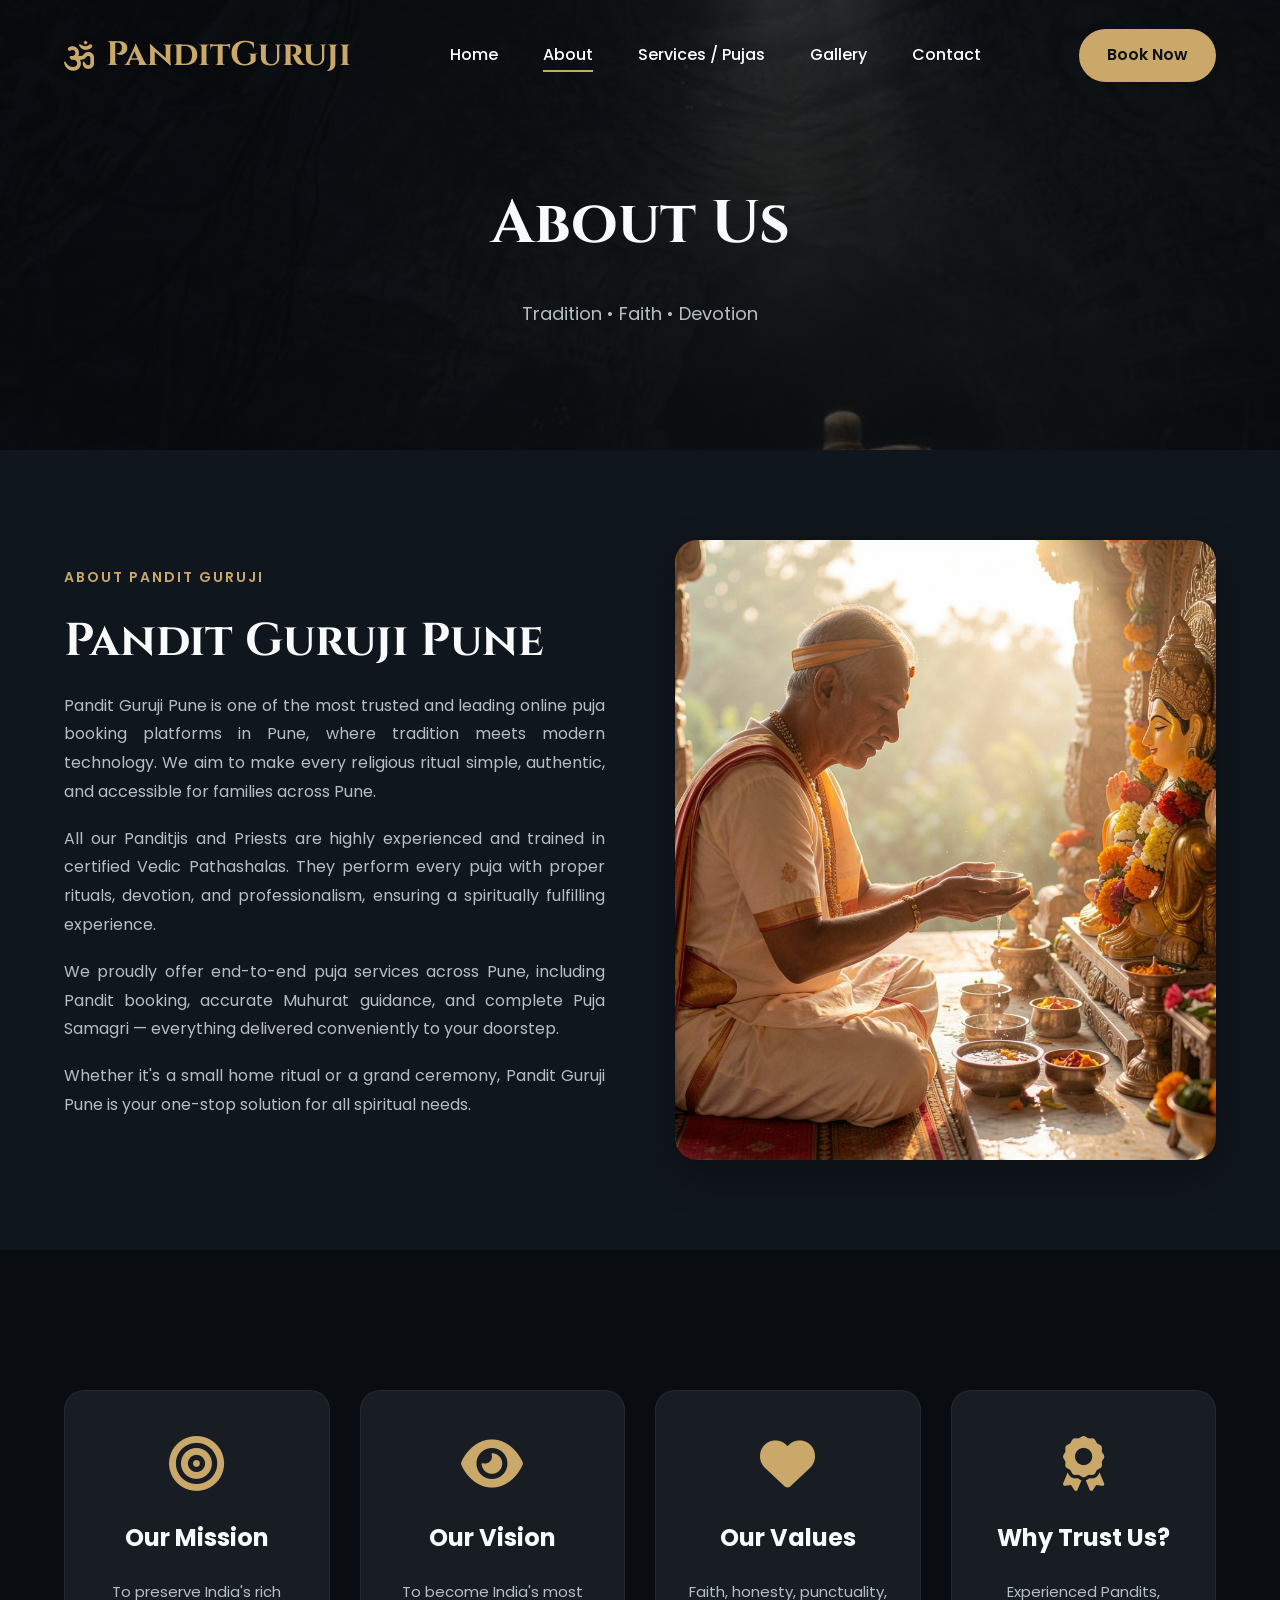
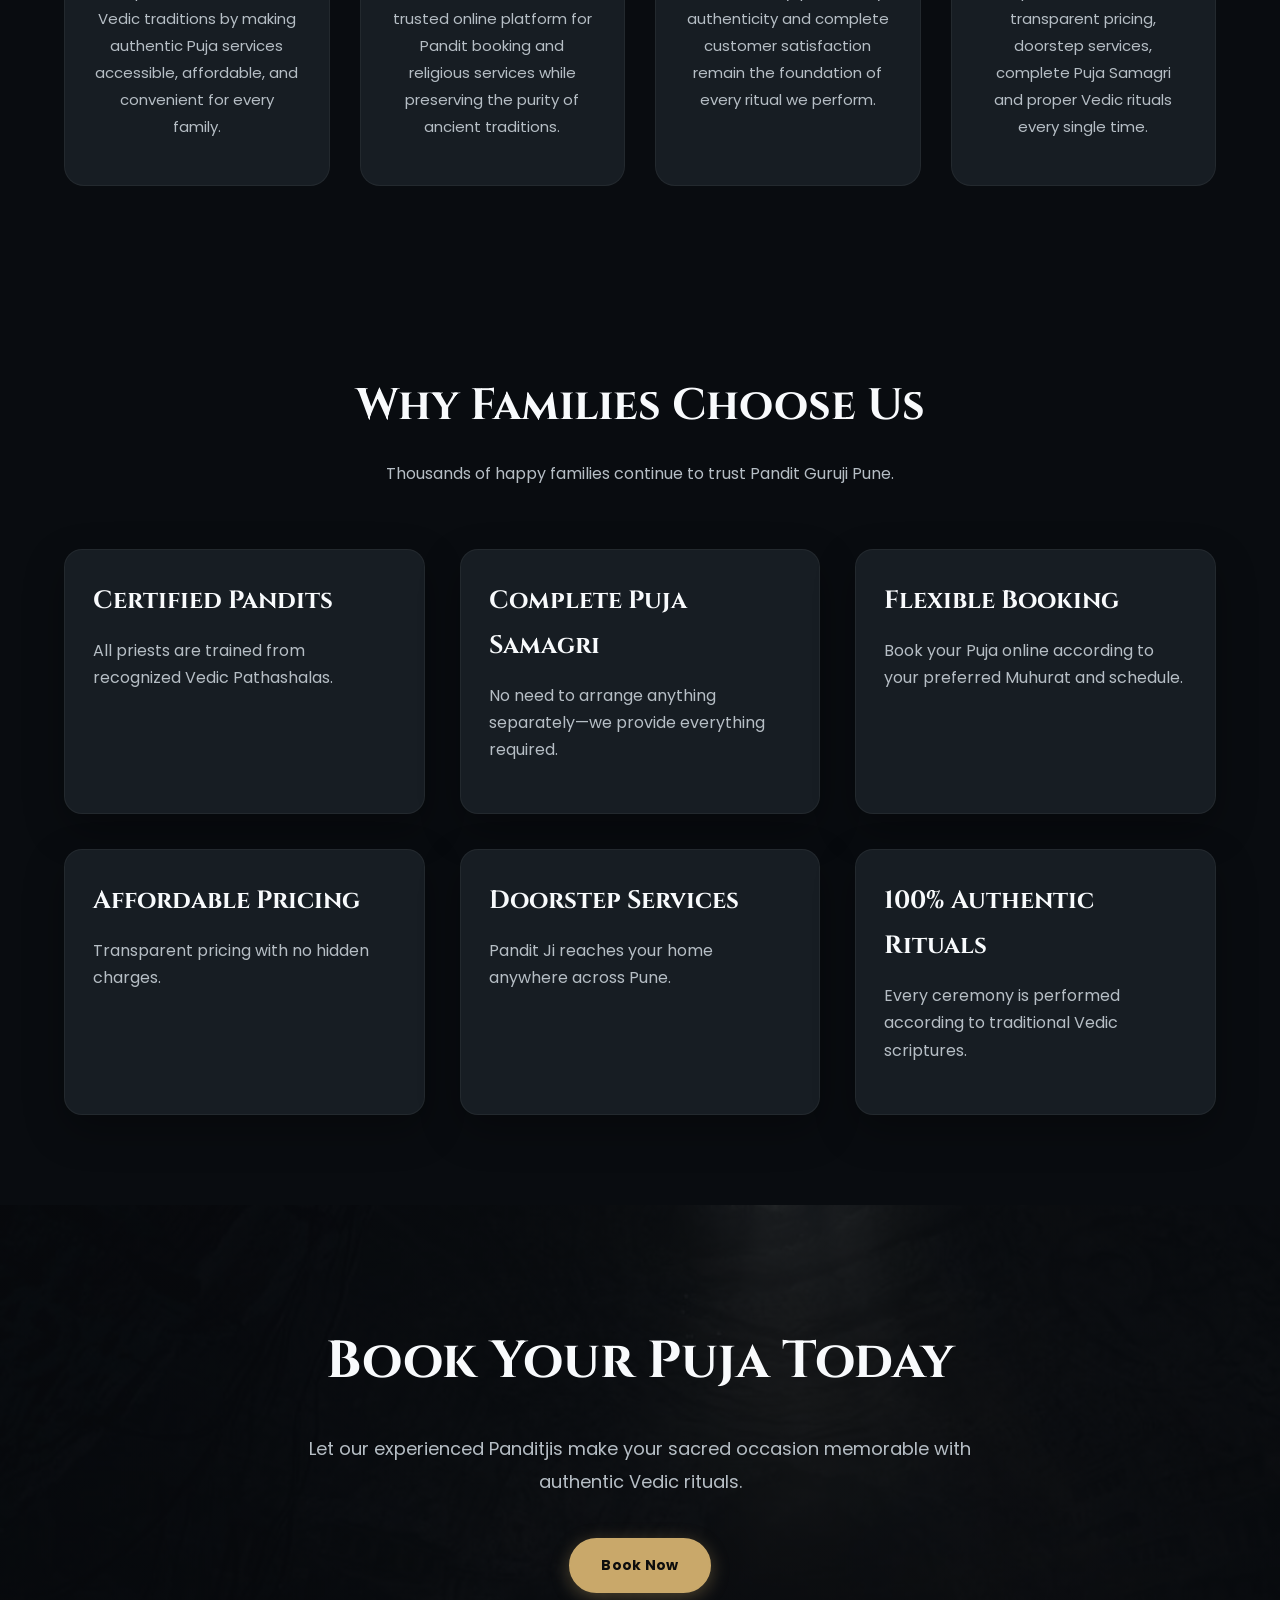
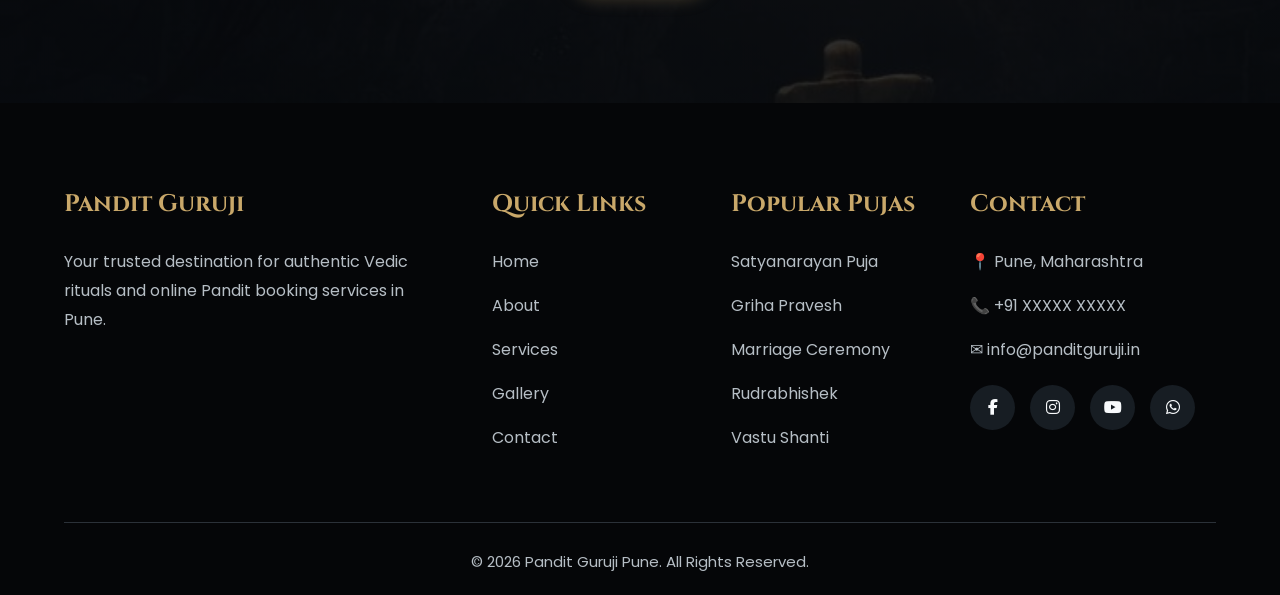
==== about.html @ e5aa7e76 "first commit" ====
<!DOCTYPE html>
<html lang="en">

<head>

<meta charset="UTF-8">
<meta name="viewport" content="width=device-width, initial-scale=1.0">

<title>About Us | Pandit Guruji Pune</title>

<link rel="stylesheet" href="css/style.css">

<link rel="preconnect" href="https://fonts.googleapis.com">

<link rel="preconnect" href="https://fonts.gstatic.com" crossorigin>

<link href="https://fonts.googleapis.com/css2?family=Cinzel:wght@500;600;700&family=Poppins:wght@300;400;500;600&display=swap" rel="stylesheet">

<link rel="stylesheet"
href="https://cdnjs.cloudflare.com/ajax/libs/font-awesome/6.5.2/css/all.min.css">

</head>

<body>

<!-- ================= PAGE BANNER ================= -->

<section class="page-banner">

<header class="hero-header">

<div class="container nav-container">

<div class="logo">

<i class="fa-solid fa-om"></i>

PanditGuruji

</div>

<nav>

<ul>

<li><a href="index.html">Home</a></li>

<li><a href="about.html" class="active">About</a></li>

<li><a href="services.html">Services / Pujas</a></li>

<li><a href="gallery.html">Gallery</a></li>

<li><a href="contact.html">Contact</a></li>

</ul>

</nav>

<a href="contact.html" class="nav-btn">Book Now</a>

</div>


<button class="hamburger" id="hamburger" aria-label="Toggle menu">
<span></span><span></span><span></span>
</button>

</header>
<div class="nav-overlay" id="navOverlay"></div>


<div class="container">

<h1>About Us</h1>

<p>

Tradition • Faith • Devotion

</p>

</div>

</section>

<!-- ================= ABOUT ================= -->

<section class="home-about">

<div class="container">

<div class="about-grid">

<div class="about-content">

<span>ABOUT PANDIT GURUJI</span>

<h2>

Pandit Guruji Pune

</h2>

<p>

Pandit Guruji Pune is one of the most trusted and leading online puja booking platforms in Pune, where tradition meets modern technology. We aim to make every religious ritual simple, authentic, and accessible for families across Pune.

</p>

<p>

All our Panditjis and Priests are highly experienced and trained in certified Vedic Pathashalas. They perform every puja with proper rituals, devotion, and professionalism, ensuring a spiritually fulfilling experience.

</p>

<p>

We proudly offer end-to-end puja services across Pune, including Pandit booking, accurate Muhurat guidance, and complete Puja Samagri — everything delivered conveniently to your doorstep.

</p>

<p>

Whether it's a small home ritual or a grand ceremony, Pandit Guruji Pune is your one-stop solution for all spiritual needs.

</p>

</div>

<div class="about-image">

<img src="images/pandit-ji.png" alt="About Pandit Guruji">

</div>

</div>

</div>

</section>

<!-- ================= MISSION & VISION ================= -->

<section>

<div class="container">

<div class="why-grid">

<div class="why-card">

<i class="fa-solid fa-bullseye"></i>

<h3>

Our Mission

</h3>

<p>

To preserve India's rich Vedic traditions by making authentic Puja services accessible, affordable, and convenient for every family.

</p>

</div>

<div class="why-card">

<i class="fa-solid fa-eye"></i>

<h3>

Our Vision

</h3>

<p>

To become India's most trusted online platform for Pandit booking and religious services while preserving the purity of ancient traditions.

</p>

</div>

<div class="why-card">

<i class="fa-solid fa-heart"></i>

<h3>

Our Values

</h3>

<p>

Faith, honesty, punctuality, authenticity and complete customer satisfaction remain the foundation of every ritual we perform.

</p>

</div>

<div class="why-card">

<i class="fa-solid fa-award"></i>

<h3>

Why Trust Us?

</h3>

<p>

Experienced Pandits, transparent pricing, doorstep services, complete Puja Samagri and proper Vedic rituals every single time.

</p>

</div>

</div>

</div>

</section>

<!-- ================= WHY CHOOSE US ================= -->

<section class="featured-services">

<div class="container">

<div class="section-heading">

<h2>

Why Families Choose Us

</h2>

<p>

Thousands of happy families continue to trust Pandit Guruji Pune.

</p>

</div>

<div class="services-home-grid">

<div class="service-home-card">

<div class="card-content">

<h3>

Certified Pandits

</h3>

<p>

All priests are trained from recognized Vedic Pathashalas.

</p>

</div>

</div>

<div class="service-home-card">

<div class="card-content">

<h3>

Complete Puja Samagri

</h3>

<p>

No need to arrange anything separately—we provide everything required.

</p>

</div>

</div>

<div class="service-home-card">

<div class="card-content">

<h3>

Flexible Booking

</h3>

<p>

Book your Puja online according to your preferred Muhurat and schedule.

</p>

</div>

</div>

<div class="service-home-card">

<div class="card-content">

<h3>

Affordable Pricing

</h3>

<p>

Transparent pricing with no hidden charges.

</p>

</div>

</div>

<div class="service-home-card">

<div class="card-content">

<h3>

Doorstep Services

</h3>

<p>

Pandit Ji reaches your home anywhere across Pune.

</p>

</div>

</div>

<div class="service-home-card">

<div class="card-content">

<h3>

100% Authentic Rituals

</h3>

<p>

Every ceremony is performed according to traditional Vedic scriptures.

</p>

</div>

</div>

</div>

</div>

</section>

<!-- ================= CTA ================= -->

<section class="cta">

<div class="container">

<h2>

Book Your Puja Today

</h2>

<p>

Let our experienced Panditjis make your sacred occasion memorable with authentic Vedic rituals.

</p>

<a href="contact.html" class="btn">

Book Now

</a>

</div>

</section>

<!-- ================= FOOTER ================= -->

<footer>

<div class="container">

<div class="footer-grid">

<div>

<h3>Pandit Guruji</h3>

<p>

Your trusted destination for authentic Vedic rituals and online Pandit booking services in Pune.

</p>

</div>

<div>

<h3>Quick Links</h3>

<ul>

<li><a href="index.html">Home</a></li>

<li><a href="about.html">About</a></li>

<li><a href="services.html">Services</a></li>

<li><a href="gallery.html">Gallery</a></li>

<li><a href="contact.html">Contact</a></li>

</ul>

</div>

<div>

<h3>Popular Pujas</h3>

<ul>

<li>Satyanarayan Puja</li>

<li>Griha Pravesh</li>

<li>Marriage Ceremony</li>

<li>Rudrabhishek</li>

<li>Vastu Shanti</li>

</ul>

</div>

<div>

<h3>Contact</h3>

<p>📍 Pune, Maharashtra</p>

<p>📞 +91 XXXXX XXXXX</p>

<p>✉ info@panditguruji.in</p>

<div class="socials">

<a href="#"><i class="fab fa-facebook-f"></i></a>

<a href="#"><i class="fab fa-instagram"></i></a>

<a href="#"><i class="fab fa-youtube"></i></a>

<a href="#"><i class="fab fa-whatsapp"></i></a>

</div>

</div>

</div>

<hr>

<p class="copyright">

© 2026 Pandit Guruji Pune. All Rights Reserved.

</p>

</div>

</footer>


<script>
const hamburger = document.getElementById('hamburger');
const nav = document.querySelector('nav');
const overlay = document.getElementById('navOverlay');

function toggleMenu(){
  hamburger.classList.toggle('open');
  nav.classList.toggle('open');
  overlay.classList.toggle('active');
  document.body.style.overflow = nav.classList.contains('open') ? 'hidden' : '';
}

hamburger.addEventListener('click', toggleMenu);
overlay.addEventListener('click', toggleMenu);

// close on nav link click
document.querySelectorAll('nav a').forEach(a => a.addEventListener('click', ()=>{
  if(nav.classList.contains('open')) toggleMenu();
}));
</script>

</body>

</html>
---- css/style.css ----
/* ===============================
   GOOGLE FONT
================================= */

@import url('https://fonts.googleapis.com/css2?family=Cinzel:wght@500;600;700&family=Poppins:wght@300;400;500;600;700&display=swap');

/* ===============================
   ROOT COLORS
================================= */

:root{

--bg:#090C10;
--surface:#171D23;
--surface2:#202932;

--gold:#C9A86A;
--gold-light:#E2C48D;

--white:#F8FAFC;
--text:#B6BEC5;

--shadow:0 15px 40px rgba(0,0,0,.30);

}

/* ===============================
RESET
================================= */

*{

margin:0;
padding:0;
box-sizing:border-box;

}

html{

scroll-behavior:smooth;

}

body{

background:var(--bg);

font-family:'Poppins',sans-serif;

color:var(--white);

overflow-x:hidden;

line-height:1.8;

}

img{

display:block;

max-width:100%;

}

a{

text-decoration:none;

color:inherit;

}

ul{

list-style:none;

}

/* ===============================
CONTAINER
================================= */

.container{

width:90%;

max-width:1280px;

margin:auto;

}

/* ===============================
SECTION
================================= */

section{

padding:90px 0;

}

.section-heading{

text-align:center;

margin-bottom:60px;

}

.section-heading h2{

font-size:44px;

font-family:'Cinzel',serif;

margin-bottom:15px;

}

.section-heading p{

max-width:650px;

margin:auto;

color:var(--text);

}

/* ===============================
HERO
================================= */

.hero{

position:relative;

height:100vh;

overflow:hidden;

display:flex;

justify-content:center;

align-items:center;

padding:0;

}

.hero-bg{

position:absolute;

top:0;

left:0;

width:100%;

height:100%;

object-fit:cover;

object-position:center top;

z-index:1;

}

.hero-content h1{

font-family:'Cinzel',serif;

font-size:24px;     /* was 64px */

line-height:1.2;

margin-bottom:20px;

font-weight:700;

animation:slideUp 1.4s ease forwards;

opacity:0;

}

.hero-content h1 span{

color:var(--gold);

display:inline-block;

animation:glow 2.5s infinite alternate;

}

.hero-content p{

font-size:8px;

color:var(--text);

margin-bottom:38px;

max-width:560px;

line-height:1.8;

animation:fadeUp 1.8s ease forwards;

animation-delay:.5s;

opacity:0;

}

.overlay{

position:absolute;

inset:0;

background:linear-gradient(

rgba(5,8,12,.30),

rgba(5,8,12,.55)

);

z-index:2;

}

/* ===============================
NAVBAR
================================= */

.hero-header{

position:absolute;

top:0;

left:0;

width:100%;

z-index:10;

padding:25px 0;

}

.nav-container{

display:flex;

justify-content:space-between;

align-items:center;

}

.logo{

font-family:'Cinzel',serif;

font-size:34px;

font-weight:700;

color:var(--gold);

display:flex;

align-items:center;

gap:12px;

}

.logo i{

font-size:30px;

}

nav ul{

display:flex;

gap:45px;

}

nav ul li a{

color:white;

font-weight:500;

position:relative;

transition:.35s;

}

nav ul li a::after{

content:"";

position:absolute;

left:0;

bottom:-6px;

width:0;

height:2px;

background:var(--gold);

transition:.35s;

}

nav ul li a:hover::after,

nav ul li a.active::after{

width:100%;

}

nav ul li a:hover{

color:var(--gold);

}

.nav-btn{

padding:12px 28px;

background:var(--gold);

color:#111;

border-radius:40px;

font-weight:600;

transition:.35s;

}

.nav-btn:hover{

background:var(--gold-light);

transform:translateY(-3px);

}

/* ===============================
HERO CONTENT
================================= */

.hero-content{

position:relative;

z-index:5;

max-width:820px;

margin-left:0;

padding-left:0px;   /* Move content towards the left */

text-align:left;



}

.hero-tag{

display:inline-block;

padding:8px 18px;

background:rgba(255,255,255,.08);

border:1px solid rgba(255,255,255,.08);

border-radius:30px;

margin-bottom:25px;

font-size:14px;

}

.hero-content h1{

font-family:'Cinzel',serif;

font-size:42px;

line-height:1.15;

font-weight:700;

margin:20px 0;

letter-spacing:1px;

animation:slideUp 1.2s ease forwards;

opacity:0;

}

.hero-content h1 span{

color:var(--gold);

}

.hero-content p{

font-size:18px;

color:var(--text);

margin-bottom:40px;

max-width:560px;

}

.hero-buttons{

display:flex;

gap:18px;

}

/* ===============================
BUTTONS
================================= */

.btn{

display:inline-block;

padding:13px 30px;

background:var(--gold);

color:#0D0D0D;

border-radius:40px;

font-weight:700;

font-size:14px;

letter-spacing:.3px;

transition:.35s;

border:2px solid var(--gold);

box-shadow:0 4px 18px rgba(201,168,106,.35);

}

.btn:hover{

transform:translateY(-4px);

background:var(--gold-light);

border-color:var(--gold-light);

box-shadow:0 8px 28px rgba(201,168,106,.55);

color:#0D0D0D;

}

.btn-outline{

display:inline-block;

padding:15px 34px;

border:2px solid var(--gold);

border-radius:40px;

color:white;

transition:.35s;

}

.btn-outline:hover{

background:var(--gold);

color:#111;

}

.scroll-down{

position:absolute;

bottom:30px;

left:50%;

transform:translateX(-50%);

z-index:10;

font-size:26px;

color:white;

animation:bounce 2s infinite;

}

@keyframes bounce{

0%,100%{

transform:translate(-50%,0);

}

50%{

transform:translate(-50%,10px);

}

}

/* ===============================
QUICK SERVICES
================================= */

.quick-services{

background:var(--bg);

}

.quick-grid{

display:grid;

grid-template-columns:repeat(4,1fr);

gap:30px;

}

.quick-card{

background:var(--surface);

padding:40px 25px;

text-align:center;

border-radius:18px;

transition:.35s;

border:1px solid rgba(255,255,255,.05);

}

.quick-card:hover{

transform:translateY(-10px);

border-color:var(--gold);

box-shadow:var(--shadow);

}

.quick-card .icon{

width:80px;

height:80px;

margin:auto;

border-radius:50%;

display:flex;

align-items:center;

justify-content:center;

background:rgba(201,168,106,.15);

margin-bottom:25px;

}

.quick-card i{

font-size:34px;

color:var(--gold);

}

.quick-card h3{

margin-bottom:15px;

font-size:22px;

}

.quick-card p{

color:var(--text);

font-size:15px;

}

/*=========================================
ABOUT SECTION
=========================================*/

.home-about{

background:#10161D;

}

.about-grid{

display:grid;

grid-template-columns:1fr 1fr;

align-items:center;

gap:70px;

}

.about-content span{

color:var(--gold);

font-weight:600;

letter-spacing:2px;

font-size:14px;

text-transform:uppercase;

}

.about-content h2{

font-size:46px;

font-family:'Cinzel',serif;

margin:20px 0;

line-height:1.3;

}

.about-content p{

color:var(--text);

margin-bottom:18px;

text-align:justify;

}

.about-content ul{

margin:35px 0;

}

.about-content ul li{

display:flex;

align-items:center;

gap:14px;

margin-bottom:18px;

font-size:17px;

}

.about-content ul li i{

color:var(--gold);

font-size:18px;

}

.about-image{

position:relative;

overflow:hidden;

border-radius:22px;

box-shadow:var(--shadow);

}

.about-image img{

width:100%;

height:620px;

object-fit:cover;

transition:.5s;

}

.about-image:hover img{

transform:scale(1.08);

}


/*=========================================
FEATURED SERVICES
=========================================*/

.featured-services{

background:var(--bg);

}

.services-home-grid{

display:grid;

grid-template-columns:repeat(3,1fr);

gap:35px;

margin-top:40px;

}

.service-home-card{

background:var(--surface);

border-radius:18px;

overflow:hidden;

transition:.4s;

box-shadow:var(--shadow);

border:1px solid rgba(255,255,255,.05);

}

.service-home-card:hover{

transform:translateY(-12px);

border-color:var(--gold);

}

.service-home-card img{

width:100%;

height:250px;

object-fit:cover;

transition:.5s;

}

.service-home-card:hover img{

transform:scale(1.08);

}

.card-content{

padding:28px;

}

.card-content h3{

font-size:25px;

margin-bottom:14px;

font-family:'Cinzel',serif;

}

.card-content p{

color:var(--text);

margin-bottom:22px;

line-height:1.7;

}

.card-content a:not(.btn){
color:var(--gold);
font-weight:600;
}
.card-content a:not(.btn):hover{
color:var(--gold-light);
}


/*=========================================
WHY CHOOSE US
=========================================*/

.why-us{

background:#10161D;

}

.why-grid{

display:grid;

grid-template-columns:repeat(4,1fr);

gap:30px;

margin-top:50px;

}

.why-card{

background:var(--surface);

padding:45px 30px;

text-align:center;

border-radius:20px;

transition:.4s;

border:1px solid rgba(255,255,255,.05);

}

.why-card:hover{

transform:translateY(-12px);

border-color:var(--gold);

box-shadow:var(--shadow);

}

.why-card i{

font-size:55px;

color:var(--gold);

margin-bottom:25px;

}

.why-card h3{

font-size:24px;

margin-bottom:18px;

}

.why-card p{

color:var(--text);

font-size:15px;

line-height:1.8;

}


/*=========================================
STATISTICS
=========================================*/

.stats{

background:linear-gradient(

135deg,

#0D131A,

#171D23

);

padding:90px 0;

}

.stats-grid{

display:grid;

grid-template-columns:repeat(4,1fr);

gap:30px;

text-align:center;

}

.stats-grid div{

padding:40px 25px;

background:rgba(255,255,255,.03);

border-radius:18px;

border:1px solid rgba(255,255,255,.05);

transition:.4s;

}

.stats-grid div:hover{

transform:translateY(-10px);

background:rgba(201,168,106,.08);

}

.stats-grid h2{

font-size:56px;

font-family:'Cinzel',serif;

color:var(--gold);

margin-bottom:10px;

}

.stats-grid p{

font-size:17px;

color:var(--text);

}


/*=========================================
COMMON HOVER EFFECT
=========================================*/

.service-home-card,
.quick-card,
.why-card{

cursor:pointer;

}

.service-home-card::before,
.quick-card::before,
.why-card::before{

content:"";

position:absolute;

top:0;

left:-100%;

width:100%;

height:100%;

background:linear-gradient(

90deg,

transparent,

rgba(255,255,255,.08),

transparent

);

transition:.8s;

}

.service-home-card,
.quick-card,
.why-card{

position:relative;

overflow:hidden;

}

.service-home-card:hover::before,
.quick-card:hover::before,
.why-card:hover::before{

left:100%;

}
/*==================================================
TESTIMONIALS
==================================================*/

.testimonials{
    background:var(--bg);
}

.testimonial-grid{
    display:grid;
    grid-template-columns:repeat(3,1fr);
    gap:35px;
    margin-top:50px;
}

.testimonial-card{
    background:var(--surface);
    padding:40px 30px;
    border-radius:20px;
    transition:.4s;
    border:1px solid rgba(255,255,255,.05);
    box-shadow:var(--shadow);
}

.testimonial-card:hover{
    transform:translateY(-10px);
    border-color:var(--gold);
}

.stars{
    color:var(--gold);
    font-size:22px;
    margin-bottom:20px;
    letter-spacing:3px;
}

.testimonial-card p{
    color:var(--text);
    line-height:1.9;
    margin-bottom:25px;
}

.testimonial-card h4{
    color:var(--gold);
    font-weight:600;
}


/*==================================================
CTA SECTION
==================================================*/

.cta{

padding:110px 0;

text-align:center;

background:
linear-gradient(rgba(8,10,14,.85),rgba(8,10,14,.85)),
url("../images/home-bg.jpg");

background-size:cover;
background-position:center;

}

.cta h2{

font-size:52px;

font-family:'Cinzel',serif;

margin-bottom:25px;

}

.cta p{

font-size:18px;

color:var(--text);

max-width:700px;

margin:0 auto 40px;

}


/*==================================================
FOOTER
==================================================*/

footer{

background:#050608;

padding:80px 0 20px;

}

.footer-grid{

display:grid;

grid-template-columns:2fr 1fr 1fr 1.3fr;

gap:50px;

}

.footer-grid h3{

font-size:24px;

margin-bottom:22px;

font-family:'Cinzel',serif;

color:var(--gold);

}

.footer-grid p{

color:var(--text);

margin-bottom:15px;

}

.footer-grid ul li{

margin-bottom:15px;

color:var(--text);

transition:.3s;

cursor:pointer;

}

.footer-grid ul li:hover{

color:var(--gold);

padding-left:8px;

}

.footer-grid ul li a{

color:var(--text);

transition:.3s;

}

.footer-grid ul li a:hover{

color:var(--gold);

}

.socials{

display:flex;

gap:15px;

margin-top:20px;

}

.socials a{

width:45px;

height:45px;

border-radius:50%;

display:flex;

align-items:center;

justify-content:center;

background:var(--surface);

transition:.35s;

}

.socials a:hover{

background:var(--gold);

color:#111;

transform:translateY(-6px);

}

footer hr{

margin:55px 0 25px;

border:none;

height:1px;

background:#2B3138;

}

.copyright{

text-align:center;

color:var(--text);

font-size:15px;

}


/*==================================================
PAGE BANNER
==================================================*/

.page-banner{

padding:170px 0 120px;

text-align:center;

background:
linear-gradient(rgba(10,12,16,.75),rgba(10,12,16,.75)),
url("../images/home-bg.jpg");

background-size:cover;
background-position:center;

}

.page-banner h1{

font-size:60px;

font-family:'Cinzel',serif;

margin-bottom:20px;

}

.page-banner p{

color:var(--text);

font-size:18px;

}


/*==================================================
SERVICES PAGE GRID
==================================================*/

.services-grid{

display:grid;

grid-template-columns:repeat(3,1fr);

gap:35px;

}

.service-card{

background:var(--surface);

border-radius:18px;

overflow:hidden;

transition:.4s;

box-shadow:var(--shadow);

border:1px solid rgba(255,255,255,.05);

}

.service-card:hover{

transform:translateY(-12px);

border-color:var(--gold);

}

.service-card img{

width:100%;

height:230px;

object-fit:cover;

transition:.5s;

}

.service-card:hover img{

transform:scale(1.08);

}

.service-content{

padding:25px;

}

.service-content h3{

font-size:25px;

margin-bottom:12px;

font-family:'Cinzel',serif;

}

.service-content p{

color:var(--text);

margin-bottom:18px;

}

.service-content a:not(.btn){
color:var(--gold);
font-weight:600;
}

/* ---- Puja duration badge ---- */
.puja-meta{
display:flex;
gap:18px;
margin-bottom:16px;
flex-wrap:wrap;
}
.puja-meta span{
display:inline-flex;
align-items:center;
gap:6px;
font-size:12px;
color:var(--text);
background:rgba(255,255,255,.05);
border:1px solid rgba(255,255,255,.08);
border-radius:20px;
padding:4px 12px;
}
.puja-meta span i{
color:var(--gold);
font-size:11px;
}


/*==================================================
GALLERY
==================================================*/

.gallery-grid{

display:grid;

grid-template-columns:repeat(4,1fr);

gap:20px;

}

.gallery-grid img{

width:100%;

height:260px;

object-fit:cover;

border-radius:18px;

transition:.45s;

}

.gallery-grid img:hover{

transform:scale(1.07);

box-shadow:0 20px 40px rgba(0,0,0,.35);

}


/*==================================================
CONTACT
==================================================*/

.contact-grid{

display:grid;

grid-template-columns:1fr 1fr;

gap:60px;

}

.contact-info{

background:var(--surface);

padding:40px;

border-radius:20px;

}

.contact-info h2{

margin-bottom:25px;

font-family:'Cinzel',serif;

}

.contact-item{

display:flex;

gap:18px;

margin-bottom:28px;

align-items:flex-start;

}

.contact-item i{

font-size:22px;

color:var(--gold);

margin-top:5px;

}

.contact-form{

background:var(--surface);

padding:40px;

border-radius:20px;

}

.contact-form input,

.contact-form textarea{

width:100%;

padding:16px;

margin-bottom:20px;

background:#0F1318;

border:1px solid #313841;

border-radius:10px;

color:white;

font-size:16px;

}

.contact-form textarea{

height:180px;

resize:none;

}

.contact-form input:focus,

.contact-form textarea:focus{

outline:none;

border-color:var(--gold);

}


/*==================================================
SCROLLBAR
==================================================*/

::-webkit-scrollbar{

width:10px;

}

::-webkit-scrollbar-track{

background:#0A0D12;

}

::-webkit-scrollbar-thumb{

background:var(--gold);

border-radius:20px;

}


/*==================================================
HAMBURGER MENU
==================================================*/

.hamburger{
display:none;
flex-direction:column;
justify-content:space-between;
width:28px;
height:20px;
cursor:pointer;
z-index:200;
background:none;
border:none;
padding:0;
}

.hamburger span{
display:block;
width:100%;
height:2px;
background:var(--white);
border-radius:2px;
transition:.35s;
}

.hamburger.open span:nth-child(1){
transform:translateY(9px) rotate(45deg);
}

.hamburger.open span:nth-child(2){
opacity:0;
}

.hamburger.open span:nth-child(3){
transform:translateY(-9px) rotate(-45deg);
}

/*==================================================
RESPONSIVE — 1100px (large tablet / small laptop)
==================================================*/

@media(max-width:1100px){

.hero-content h1{font-size:52px;}

nav ul{gap:28px;}

.logo{font-size:26px;}

.services-home-grid,
.services-grid{grid-template-columns:repeat(2,1fr);}

.gallery-grid{grid-template-columns:repeat(3,1fr);}

.footer-grid{grid-template-columns:repeat(2,1fr);}

.why-grid{grid-template-columns:repeat(2,1fr);}

.stats-grid{grid-template-columns:repeat(2,1fr);}

.testimonial-grid{grid-template-columns:repeat(2,1fr);}

.about-content h2{font-size:36px;}

.section-heading h2{font-size:36px;}

}

/*==================================================
RESPONSIVE — 900px (tablet portrait)
==================================================*/

@media(max-width:900px){

.quick-grid{grid-template-columns:repeat(2,1fr);}

.about-grid{
grid-template-columns:1fr;
gap:40px;
}

.about-image img{height:380px;}

.contact-grid{
grid-template-columns:1fr;
gap:35px;
}

.hero-content h1{font-size:44px;}

}

/*==================================================
RESPONSIVE — 768px (tablet / large phone)
==================================================*/

@media(max-width:768px){

/* --- NAV --- */
.hamburger{display:flex;}

.nav-btn{display:none;}

nav{
position:fixed;
top:0;
right:-100%;
width:75%;
max-width:320px;
height:100vh;
background:#0D1117;
display:flex;
flex-direction:column;
justify-content:center;
align-items:center;
transition:.45s;
z-index:150;
border-left:1px solid rgba(201,168,106,.15);
}

nav.open{right:0;}

nav ul{
flex-direction:column;
gap:30px;
text-align:center;
}

nav ul li a{font-size:18px;}

.nav-overlay{
display:none;
position:fixed;
inset:0;
background:rgba(0,0,0,.5);
z-index:140;
}

.nav-overlay.active{display:block;}

/* --- HERO --- */
.hero{text-align:center;}

.hero-content{
margin:auto;
padding:0 20px;
text-align:center;
}

.hero-content h1{font-size:36px;}

.hero-content p{font-size:16px;}

.hero-buttons{
justify-content:center;
flex-wrap:wrap;
gap:14px;
}

/* --- ABOUT --- */
.about-grid{grid-template-columns:1fr; gap:35px;}

.about-content h2{font-size:30px;}

.about-image img{height:320px;}

/* --- GRIDS --- */
.quick-grid{grid-template-columns:repeat(2,1fr);}

.services-home-grid,
.services-grid{grid-template-columns:repeat(2,1fr);}

.gallery-grid{grid-template-columns:repeat(2,1fr);}

.why-grid{grid-template-columns:repeat(2,1fr);}

.stats-grid{grid-template-columns:repeat(2,1fr);}

.testimonial-grid{grid-template-columns:1fr;}

.footer-grid{grid-template-columns:repeat(2,1fr);}

/* --- TYPOGRAPHY --- */
.section-heading h2{font-size:30px;}

.page-banner h1{font-size:40px;}

.page-banner{padding:140px 0 80px;}

.cta h2{font-size:32px;}

.cta p{font-size:16px;}

/* --- SECTION PADDING --- */
section{padding:60px 0;}

}

/*==================================================
RESPONSIVE — 480px (small phones)
==================================================*/

@media(max-width:480px){

/* --- NAV --- */
.logo{font-size:22px;}
.logo i{font-size:22px;}

/* --- HERO --- */
.hero-content h1{font-size:28px; letter-spacing:.5px;}
.hero-content p{font-size:14px;}
.hero-tag{font-size:12px; padding:6px 14px;}

.btn{padding:12px 22px; font-size:14px;}
.btn-outline{padding:12px 22px; font-size:14px;}

/* --- GRIDS → 1 col on tiny phones --- */
.quick-grid,
.services-home-grid,
.services-grid,
.gallery-grid,
.why-grid,
.stats-grid{grid-template-columns:1fr;}

.footer-grid{grid-template-columns:1fr;}

/* --- ABOUT --- */
.about-image img{height:260px;}

/* --- SECTIONS --- */
.section-heading h2{font-size:26px;}
.section-heading{margin-bottom:35px;}

.page-banner h1{font-size:30px;}
.page-banner p{font-size:15px;}
.page-banner{padding:120px 0 60px;}

.cta h2{font-size:26px;}
.cta{padding:70px 0;}

/* --- CONTACT --- */
.contact-info,
.contact-form{padding:25px 20px;}

/* --- STATS --- */
.stats-grid h2{font-size:42px;}

/* --- CARDS --- */
.card-content h3{font-size:20px;}
.service-content h3{font-size:20px;}
.service-content h3{font-size:19px;}
.why-card{padding:35px 20px;}
.why-card i{font-size:42px;}
.puja-meta{gap:8px;}
.puja-meta span{font-size:11px; padding:3px 10px;}
.service-card img{height:200px;}

/* --- FOOTER --- */
footer{padding:55px 0 20px;}
.footer-grid{gap:30px;}

}


/*==================================================
FADE ANIMATION
==================================================*/

.fade-up{

opacity:0;

transform:translateY(60px);

transition:1s;

}

.fade-up.show{

opacity:1;

transform:translateY(0);

}

/*==============================
 HERO ANIMATIONS
===============================*/

@keyframes slideUp{

0%{

opacity:0;

transform:translateY(80px);

}

100%{

opacity:1;

transform:translateY(0);

}

}

@keyframes fadeUp{

0%{

opacity:0;

transform:translateY(40px);

}

100%{

opacity:1;

transform:translateY(0);

}

}

@keyframes glow{

0%{

text-shadow:

0 0 5px rgba(201,168,106,.4),

0 0 10px rgba(201,168,106,.2);

}

100%{

text-shadow:

0 0 15px rgba(201,168,106,.8),

0 0 30px rgba(201,168,106,.6),

0 0 45px rgba(201,168,106,.4);

}

}
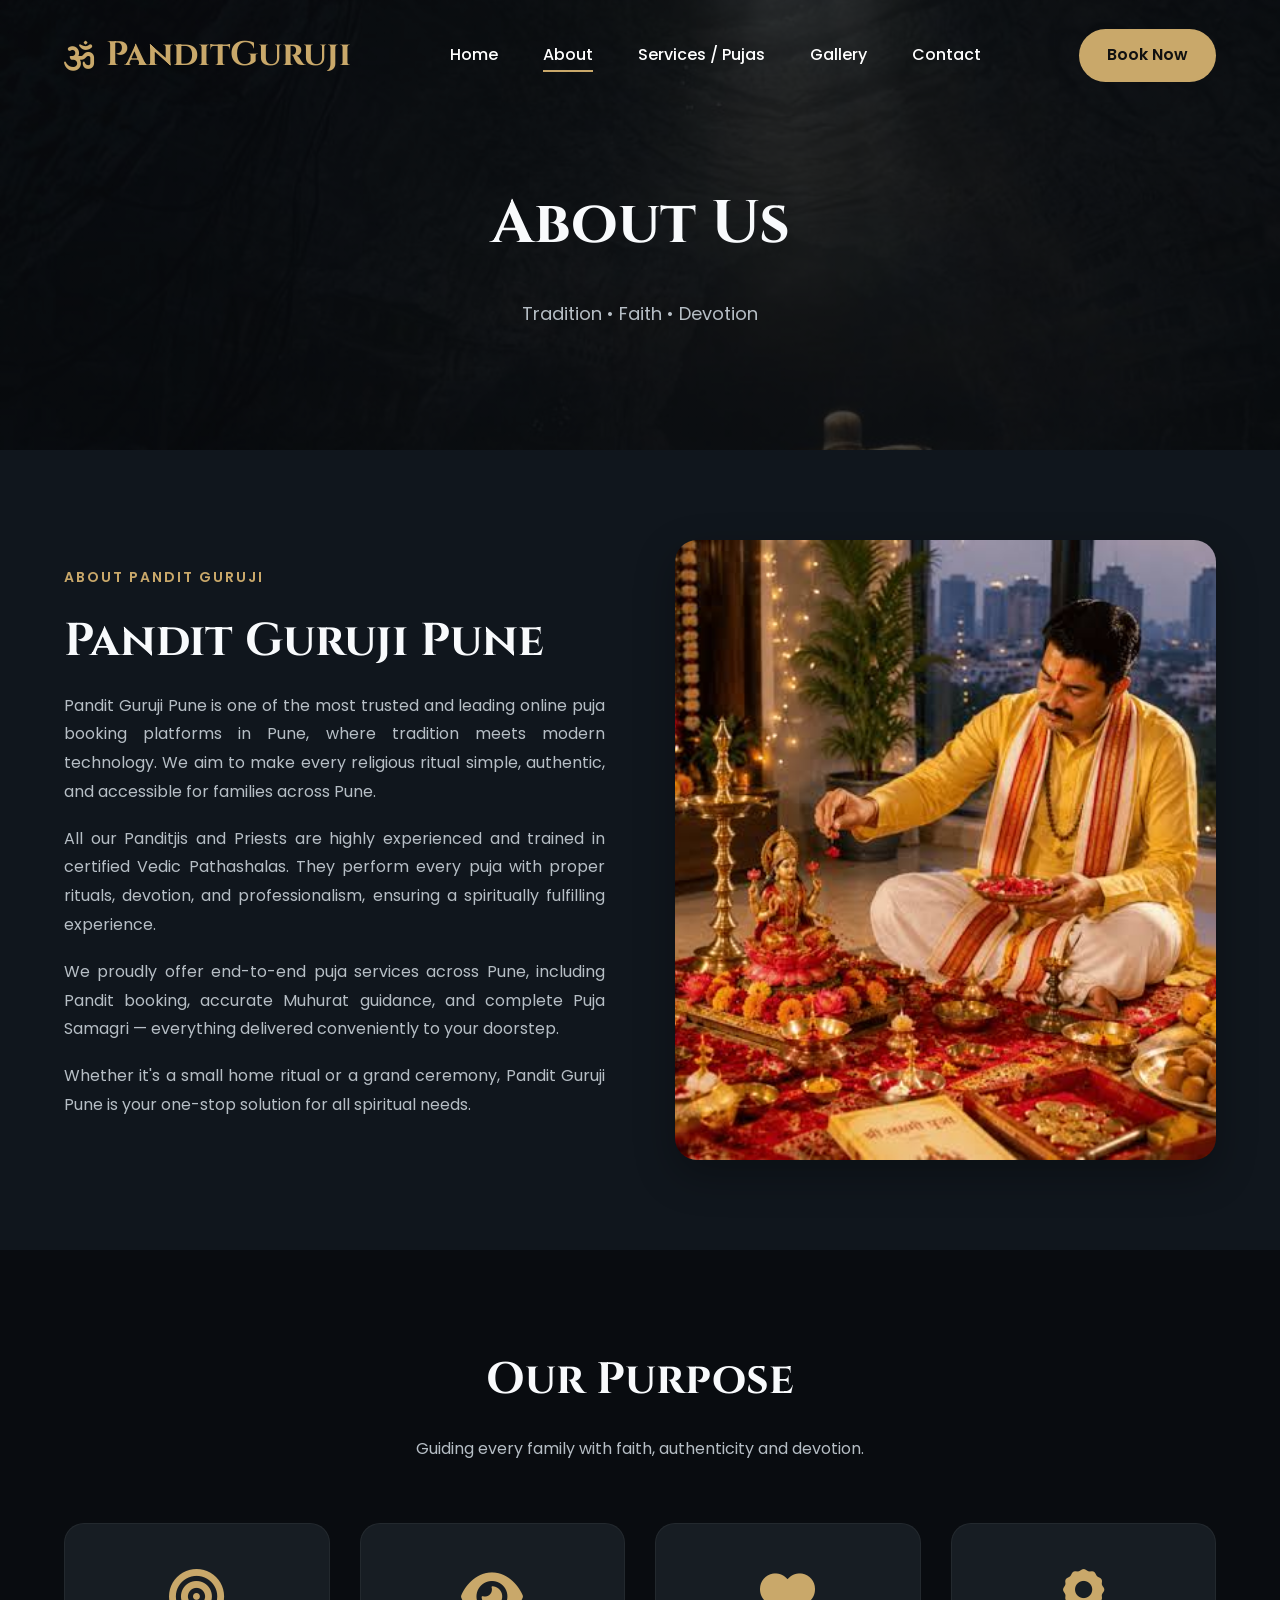
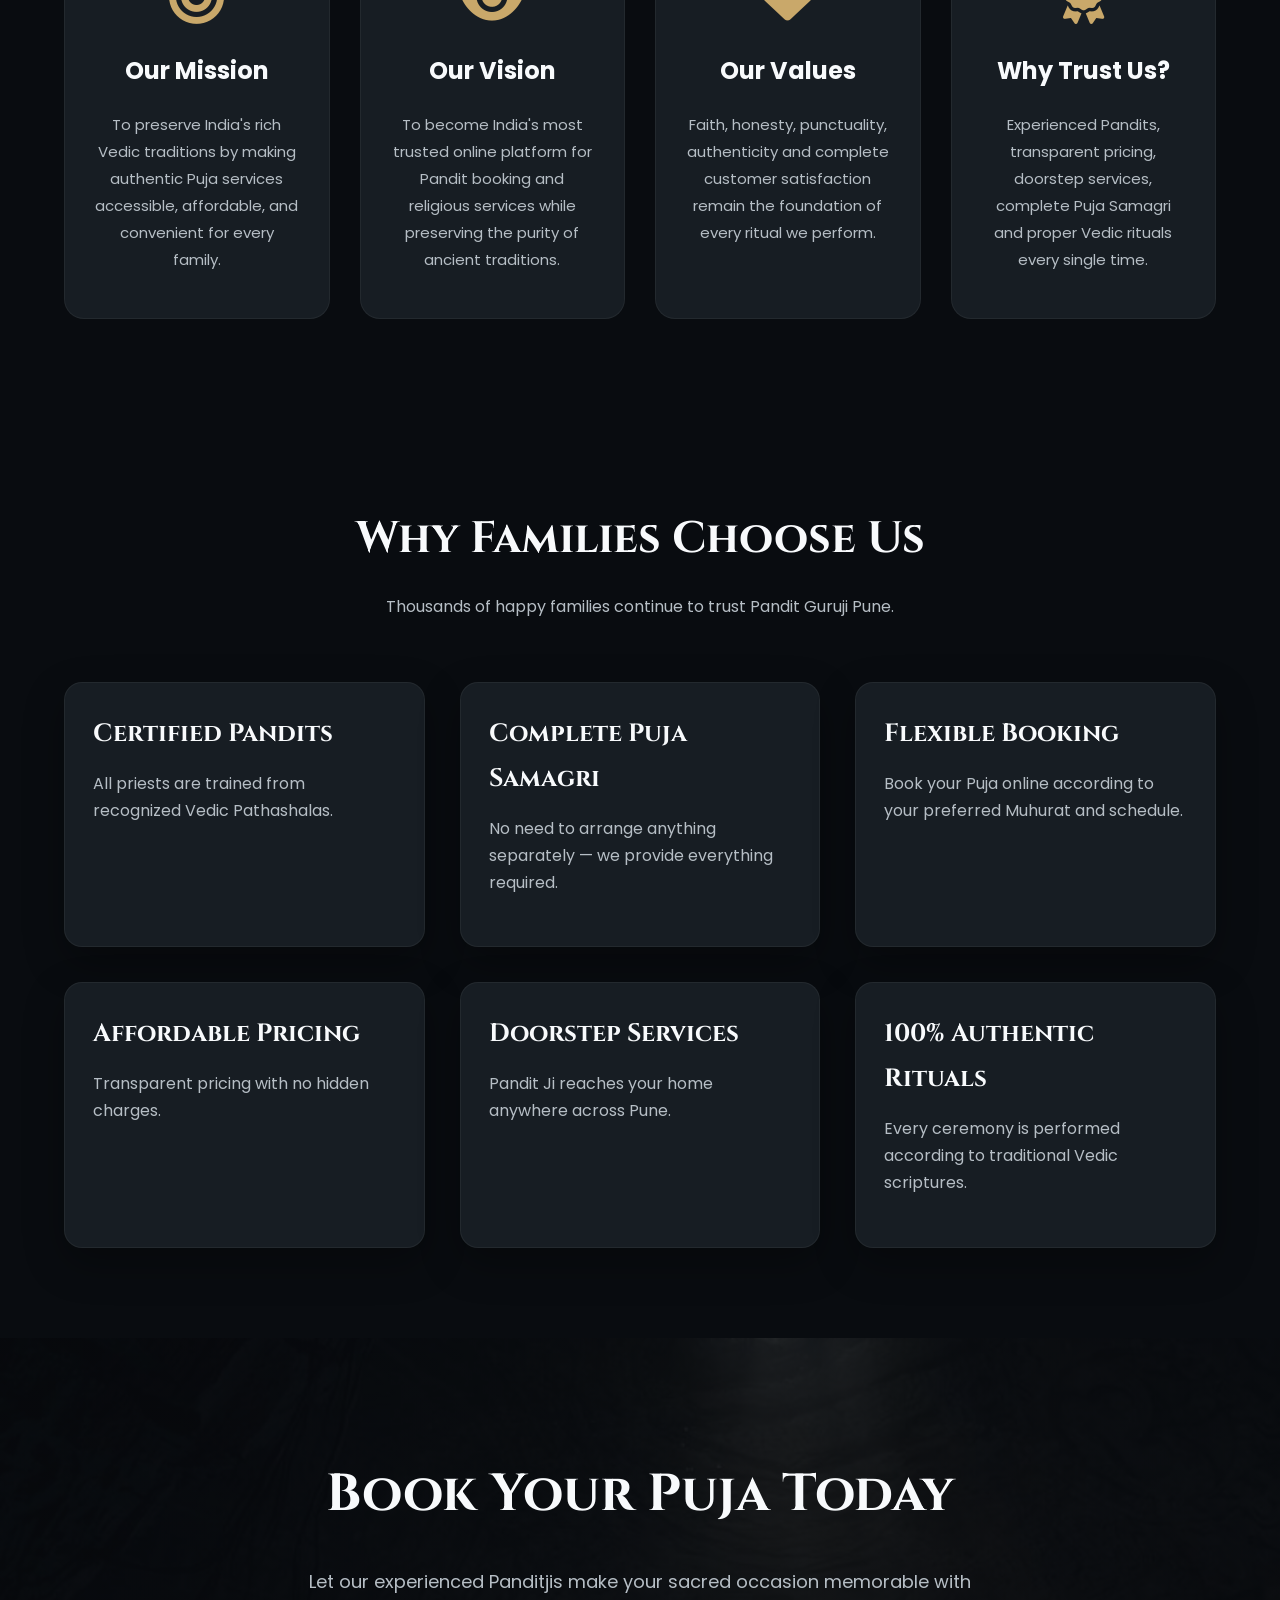
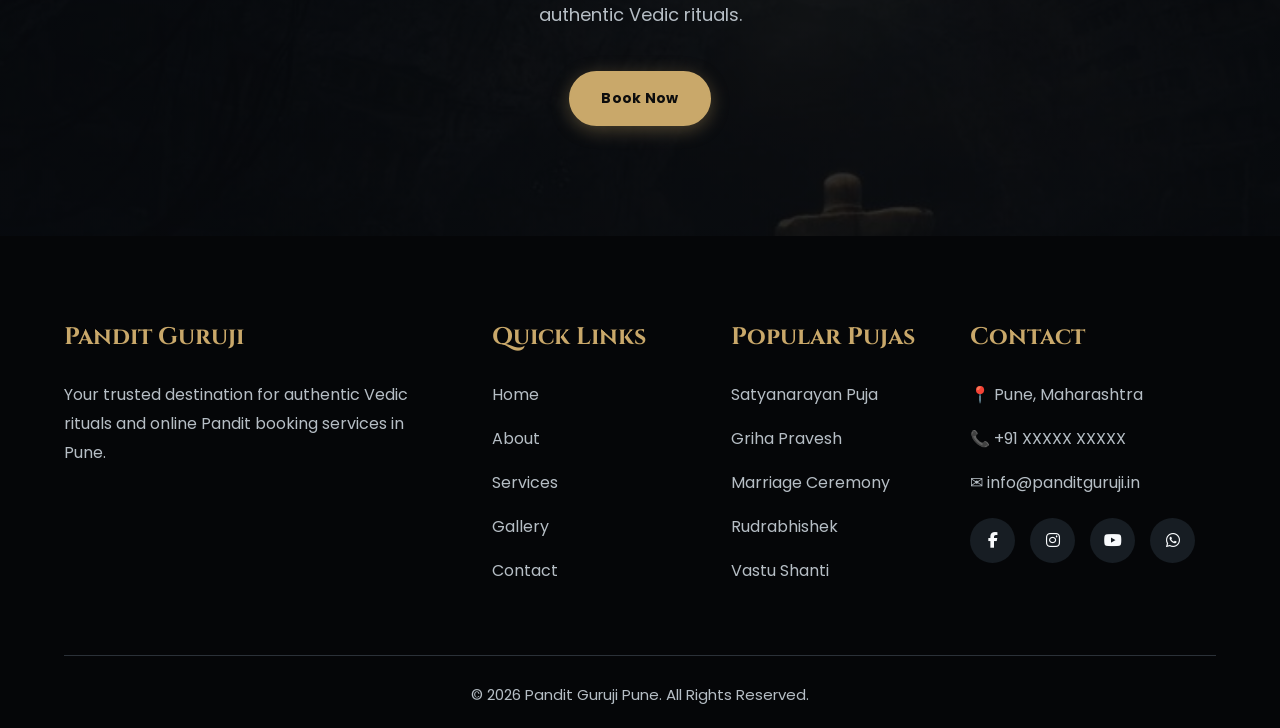
==== commit 4a0b55dd: "added google maps functionality" ====
--- a/about.html
+++ b/about.html
@@ -1,529 +1,205 @@
 <!DOCTYPE html>
 <html lang="en">
-
 <head>
-
-<meta charset="UTF-8">
-<meta name="viewport" content="width=device-width, initial-scale=1.0">
-
-<title>About Us | Pandit Guruji Pune</title>
-
-<link rel="stylesheet" href="css/style.css">
-
-<link rel="preconnect" href="https://fonts.googleapis.com">
-
-<link rel="preconnect" href="https://fonts.gstatic.com" crossorigin>
-
-<link href="https://fonts.googleapis.com/css2?family=Cinzel:wght@500;600;700&family=Poppins:wght@300;400;500;600&display=swap" rel="stylesheet">
-
-<link rel="stylesheet"
-href="https://cdnjs.cloudflare.com/ajax/libs/font-awesome/6.5.2/css/all.min.css">
-
+  <meta charset="UTF-8">
+  <meta name="viewport" content="width=device-width, initial-scale=1.0">
+  <title>About Us | Pandit Guruji Pune</title>
+  <link rel="stylesheet" href="css/style.css">
+  <link rel="preconnect" href="https://fonts.googleapis.com">
+  <link rel="preconnect" href="https://fonts.gstatic.com" crossorigin>
+  <link href="https://fonts.googleapis.com/css2?family=Cinzel:wght@500;600;700&family=Poppins:wght@300;400;500;600&display=swap" rel="stylesheet">
+  <link rel="stylesheet" href="https://cdnjs.cloudflare.com/ajax/libs/font-awesome/6.5.2/css/all.min.css">
 </head>
-
 <body>
 
 <!-- ================= PAGE BANNER ================= -->
-
 <section class="page-banner">
 
-<header class="hero-header">
-
-<div class="container nav-container">
-
-<div class="logo">
-
-<i class="fa-solid fa-om"></i>
-
-PanditGuruji
-
-</div>
-
-<nav>
-
-<ul>
-
-<li><a href="index.html">Home</a></li>
-
-<li><a href="about.html" class="active">About</a></li>
-
-<li><a href="services.html">Services / Pujas</a></li>
-
-<li><a href="gallery.html">Gallery</a></li>
-
-<li><a href="contact.html">Contact</a></li>
-
-</ul>
-
-</nav>
-
-<a href="contact.html" class="nav-btn">Book Now</a>
-
-</div>
-
-
-<button class="hamburger" id="hamburger" aria-label="Toggle menu">
-<span></span><span></span><span></span>
-</button>
-
-</header>
-<div class="nav-overlay" id="navOverlay"></div>
-
-
-<div class="container">
-
-<h1>About Us</h1>
-
-<p>
-
-Tradition • Faith • Devotion
-
-</p>
-
-</div>
+  <header class="hero-header">
+    <div class="container nav-container">
+      <div class="logo">
+        <i class="fa-solid fa-om"></i>
+        PanditGuruji
+      </div>
+      <nav id="mainNav">
+        <ul>
+          <li><a href="index.html">Home</a></li>
+          <li><a href="about.html" class="active">About</a></li>
+          <li><a href="services.html">Services / Pujas</a></li>
+          <li><a href="gallery.html">Gallery</a></li>
+          <li><a href="contact.html">Contact</a></li>
+        </ul>
+      </nav>
+      <a href="contact.html" class="nav-btn">Book Now</a>
+      <button class="hamburger" id="hamburger" aria-label="Toggle menu">
+        <span></span><span></span><span></span>
+      </button>
+    </div>
+  </header>
+
+  <div class="nav-overlay" id="navOverlay"></div>
+
+  <div class="container">
+    <h1>About Us</h1>
+    <p>Tradition • Faith • Devotion</p>
+  </div>
 
 </section>
 
 <!-- ================= ABOUT ================= -->
-
 <section class="home-about">
-
-<div class="container">
-
-<div class="about-grid">
-
-<div class="about-content">
-
-<span>ABOUT PANDIT GURUJI</span>
-
-<h2>
-
-Pandit Guruji Pune
-
-</h2>
-
-<p>
-
-Pandit Guruji Pune is one of the most trusted and leading online puja booking platforms in Pune, where tradition meets modern technology. We aim to make every religious ritual simple, authentic, and accessible for families across Pune.
-
-</p>
-
-<p>
-
-All our Panditjis and Priests are highly experienced and trained in certified Vedic Pathashalas. They perform every puja with proper rituals, devotion, and professionalism, ensuring a spiritually fulfilling experience.
-
-</p>
-
-<p>
-
-We proudly offer end-to-end puja services across Pune, including Pandit booking, accurate Muhurat guidance, and complete Puja Samagri — everything delivered conveniently to your doorstep.
-
-</p>
-
-<p>
-
-Whether it's a small home ritual or a grand ceremony, Pandit Guruji Pune is your one-stop solution for all spiritual needs.
-
-</p>
-
-</div>
-
-<div class="about-image">
-
-<img src="images/pandit-ji.png" alt="About Pandit Guruji">
-
-</div>
-
-</div>
-
-</div>
-
+  <div class="container">
+    <div class="about-grid">
+      <div class="about-content fade-up">
+        <span>ABOUT PANDIT GURUJI</span>
+        <h2>Pandit Guruji Pune</h2>
+        <p>Pandit Guruji Pune is one of the most trusted and leading online puja booking platforms in Pune, where tradition meets modern technology. We aim to make every religious ritual simple, authentic, and accessible for families across Pune.</p>
+        <p>All our Panditjis and Priests are highly experienced and trained in certified Vedic Pathashalas. They perform every puja with proper rituals, devotion, and professionalism, ensuring a spiritually fulfilling experience.</p>
+        <p>We proudly offer end-to-end puja services across Pune, including Pandit booking, accurate Muhurat guidance, and complete Puja Samagri — everything delivered conveniently to your doorstep.</p>
+        <p>Whether it's a small home ritual or a grand ceremony, Pandit Guruji Pune is your one-stop solution for all spiritual needs.</p>
+      </div>
+      <div class="about-image fade-up">
+        <img src="images/about.jpg" alt="About Pandit Guruji">
+      </div>
+    </div>
+  </div>
 </section>
 
 <!-- ================= MISSION & VISION ================= -->
-
 <section>
-
-<div class="container">
-
-<div class="why-grid">
-
-<div class="why-card">
-
-<i class="fa-solid fa-bullseye"></i>
-
-<h3>
-
-Our Mission
-
-</h3>
-
-<p>
-
-To preserve India's rich Vedic traditions by making authentic Puja services accessible, affordable, and convenient for every family.
-
-</p>
-
-</div>
-
-<div class="why-card">
-
-<i class="fa-solid fa-eye"></i>
-
-<h3>
-
-Our Vision
-
-</h3>
-
-<p>
-
-To become India's most trusted online platform for Pandit booking and religious services while preserving the purity of ancient traditions.
-
-</p>
-
-</div>
-
-<div class="why-card">
-
-<i class="fa-solid fa-heart"></i>
-
-<h3>
-
-Our Values
-
-</h3>
-
-<p>
-
-Faith, honesty, punctuality, authenticity and complete customer satisfaction remain the foundation of every ritual we perform.
-
-</p>
-
-</div>
-
-<div class="why-card">
-
-<i class="fa-solid fa-award"></i>
-
-<h3>
-
-Why Trust Us?
-
-</h3>
-
-<p>
-
-Experienced Pandits, transparent pricing, doorstep services, complete Puja Samagri and proper Vedic rituals every single time.
-
-</p>
-
-</div>
-
-</div>
-
-</div>
-
+  <div class="container">
+    <div class="section-heading">
+      <h2>Our Purpose</h2>
+      <p>Guiding every family with faith, authenticity and devotion.</p>
+    </div>
+    <div class="why-grid">
+      <div class="why-card fade-up">
+        <i class="fa-solid fa-bullseye"></i>
+        <h3>Our Mission</h3>
+        <p>To preserve India's rich Vedic traditions by making authentic Puja services accessible, affordable, and convenient for every family.</p>
+      </div>
+      <div class="why-card fade-up">
+        <i class="fa-solid fa-eye"></i>
+        <h3>Our Vision</h3>
+        <p>To become India's most trusted online platform for Pandit booking and religious services while preserving the purity of ancient traditions.</p>
+      </div>
+      <div class="why-card fade-up">
+        <i class="fa-solid fa-heart"></i>
+        <h3>Our Values</h3>
+        <p>Faith, honesty, punctuality, authenticity and complete customer satisfaction remain the foundation of every ritual we perform.</p>
+      </div>
+      <div class="why-card fade-up">
+        <i class="fa-solid fa-award"></i>
+        <h3>Why Trust Us?</h3>
+        <p>Experienced Pandits, transparent pricing, doorstep services, complete Puja Samagri and proper Vedic rituals every single time.</p>
+      </div>
+    </div>
+  </div>
 </section>
 
 <!-- ================= WHY CHOOSE US ================= -->
-
 <section class="featured-services">
-
-<div class="container">
-
-<div class="section-heading">
-
-<h2>
-
-Why Families Choose Us
-
-</h2>
-
-<p>
-
-Thousands of happy families continue to trust Pandit Guruji Pune.
-
-</p>
-
-</div>
-
-<div class="services-home-grid">
-
-<div class="service-home-card">
-
-<div class="card-content">
-
-<h3>
-
-Certified Pandits
-
-</h3>
-
-<p>
-
-All priests are trained from recognized Vedic Pathashalas.
-
-</p>
-
-</div>
-
-</div>
-
-<div class="service-home-card">
-
-<div class="card-content">
-
-<h3>
-
-Complete Puja Samagri
-
-</h3>
-
-<p>
-
-No need to arrange anything separately—we provide everything required.
-
-</p>
-
-</div>
-
-</div>
-
-<div class="service-home-card">
-
-<div class="card-content">
-
-<h3>
-
-Flexible Booking
-
-</h3>
-
-<p>
-
-Book your Puja online according to your preferred Muhurat and schedule.
-
-</p>
-
-</div>
-
-</div>
-
-<div class="service-home-card">
-
-<div class="card-content">
-
-<h3>
-
-Affordable Pricing
-
-</h3>
-
-<p>
-
-Transparent pricing with no hidden charges.
-
-</p>
-
-</div>
-
-</div>
-
-<div class="service-home-card">
-
-<div class="card-content">
-
-<h3>
-
-Doorstep Services
-
-</h3>
-
-<p>
-
-Pandit Ji reaches your home anywhere across Pune.
-
-</p>
-
-</div>
-
-</div>
-
-<div class="service-home-card">
-
-<div class="card-content">
-
-<h3>
-
-100% Authentic Rituals
-
-</h3>
-
-<p>
-
-Every ceremony is performed according to traditional Vedic scriptures.
-
-</p>
-
-</div>
-
-</div>
-
-</div>
-
-</div>
-
+  <div class="container">
+    <div class="section-heading">
+      <h2>Why Families Choose Us</h2>
+      <p>Thousands of happy families continue to trust Pandit Guruji Pune.</p>
+    </div>
+    <div class="services-home-grid">
+      <div class="service-home-card fade-up">
+        <div class="card-content">
+          <h3>Certified Pandits</h3>
+          <p>All priests are trained from recognized Vedic Pathashalas.</p>
+        </div>
+      </div>
+      <div class="service-home-card fade-up">
+        <div class="card-content">
+          <h3>Complete Puja Samagri</h3>
+          <p>No need to arrange anything separately — we provide everything required.</p>
+        </div>
+      </div>
+      <div class="service-home-card fade-up">
+        <div class="card-content">
+          <h3>Flexible Booking</h3>
+          <p>Book your Puja online according to your preferred Muhurat and schedule.</p>
+        </div>
+      </div>
+      <div class="service-home-card fade-up">
+        <div class="card-content">
+          <h3>Affordable Pricing</h3>
+          <p>Transparent pricing with no hidden charges.</p>
+        </div>
+      </div>
+      <div class="service-home-card fade-up">
+        <div class="card-content">
+          <h3>Doorstep Services</h3>
+          <p>Pandit Ji reaches your home anywhere across Pune.</p>
+        </div>
+      </div>
+      <div class="service-home-card fade-up">
+        <div class="card-content">
+          <h3>100% Authentic Rituals</h3>
+          <p>Every ceremony is performed according to traditional Vedic scriptures.</p>
+        </div>
+      </div>
+    </div>
+  </div>
 </section>
 
 <!-- ================= CTA ================= -->
-
 <section class="cta">
-
-<div class="container">
-
-<h2>
-
-Book Your Puja Today
-
-</h2>
-
-<p>
-
-Let our experienced Panditjis make your sacred occasion memorable with authentic Vedic rituals.
-
-</p>
-
-<a href="contact.html" class="btn">
-
-Book Now
-
-</a>
-
-</div>
-
+  <div class="container">
+    <h2>Book Your Puja Today</h2>
+    <p>Let our experienced Panditjis make your sacred occasion memorable with authentic Vedic rituals.</p>
+    <a href="contact.html" class="btn">Book Now</a>
+  </div>
 </section>
 
 <!-- ================= FOOTER ================= -->
-
 <footer>
-
-<div class="container">
-
-<div class="footer-grid">
-
-<div>
-
-<h3>Pandit Guruji</h3>
-
-<p>
-
-Your trusted destination for authentic Vedic rituals and online Pandit booking services in Pune.
-
-</p>
-
-</div>
-
-<div>
-
-<h3>Quick Links</h3>
-
-<ul>
-
-<li><a href="index.html">Home</a></li>
-
-<li><a href="about.html">About</a></li>
-
-<li><a href="services.html">Services</a></li>
-
-<li><a href="gallery.html">Gallery</a></li>
-
-<li><a href="contact.html">Contact</a></li>
-
-</ul>
-
-</div>
-
-<div>
-
-<h3>Popular Pujas</h3>
-
-<ul>
-
-<li>Satyanarayan Puja</li>
-
-<li>Griha Pravesh</li>
-
-<li>Marriage Ceremony</li>
-
-<li>Rudrabhishek</li>
-
-<li>Vastu Shanti</li>
-
-</ul>
-
-</div>
-
-<div>
-
-<h3>Contact</h3>
-
-<p>📍 Pune, Maharashtra</p>
-
-<p>📞 +91 XXXXX XXXXX</p>
-
-<p>✉ info@panditguruji.in</p>
-
-<div class="socials">
-
-<a href="#"><i class="fab fa-facebook-f"></i></a>
-
-<a href="#"><i class="fab fa-instagram"></i></a>
-
-<a href="#"><i class="fab fa-youtube"></i></a>
-
-<a href="#"><i class="fab fa-whatsapp"></i></a>
-
-</div>
-
-</div>
-
-</div>
-
-<hr>
-
-<p class="copyright">
-
-© 2026 Pandit Guruji Pune. All Rights Reserved.
-
-</p>
-
-</div>
-
+  <div class="container">
+    <div class="footer-grid">
+      <div>
+        <h3>Pandit Guruji</h3>
+        <p>Your trusted destination for authentic Vedic rituals and online Pandit booking services in Pune.</p>
+      </div>
+      <div>
+        <h3>Quick Links</h3>
+        <ul>
+          <li><a href="index.html">Home</a></li>
+          <li><a href="about.html">About</a></li>
+          <li><a href="services.html">Services</a></li>
+          <li><a href="gallery.html">Gallery</a></li>
+          <li><a href="contact.html">Contact</a></li>
+        </ul>
+      </div>
+      <div>
+        <h3>Popular Pujas</h3>
+        <ul>
+          <li>Satyanarayan Puja</li>
+          <li>Griha Pravesh</li>
+          <li>Marriage Ceremony</li>
+          <li>Rudrabhishek</li>
+          <li>Vastu Shanti</li>
+        </ul>
+      </div>
+      <div>
+        <h3>Contact</h3>
+        <p>📍 Pune, Maharashtra</p>
+        <p>📞 +91 XXXXX XXXXX</p>
+        <p>✉ info@panditguruji.in</p>
+        <div class="socials">
+          <a href="#"><i class="fab fa-facebook-f"></i></a>
+          <a href="#"><i class="fab fa-instagram"></i></a>
+          <a href="#"><i class="fab fa-youtube"></i></a>
+          <a href="#"><i class="fab fa-whatsapp"></i></a>
+        </div>
+      </div>
+    </div>
+    <hr>
+    <p class="copyright">© 2026 Pandit Guruji Pune. All Rights Reserved.</p>
+  </div>
 </footer>
 
-
-<script>
-const hamburger = document.getElementById('hamburger');
-const nav = document.querySelector('nav');
-const overlay = document.getElementById('navOverlay');
-
-function toggleMenu(){
-  hamburger.classList.toggle('open');
-  nav.classList.toggle('open');
-  overlay.classList.toggle('active');
-  document.body.style.overflow = nav.classList.contains('open') ? 'hidden' : '';
-}
-
-hamburger.addEventListener('click', toggleMenu);
-overlay.addEventListener('click', toggleMenu);
-
-// close on nav link click
-document.querySelectorAll('nav a').forEach(a => a.addEventListener('click', ()=>{
-  if(nav.classList.contains('open')) toggleMenu();
-}));
-</script>
-
+<script src="js/script.js"></script>
 </body>
-
 </html>
--- a/css/style.css
+++ b/css/style.css
@@ -252,7 +252,7 @@
 
 width:100%;
 
-z-index:10;
+z-index:100; /* above page-banner bg but nav goes higher via fixed */
 
 padding:25px 0;
 
@@ -1319,6 +1319,9 @@
 padding:170px 0 120px;
 
 text-align:center;
+
+position:relative; /* needed so hero-header absolute positions inside it */
+overflow:hidden;
 
 background:
 linear-gradient(rgba(10,12,16,.75),rgba(10,12,16,.75)),
@@ -1632,13 +1635,16 @@
 display:none;
 flex-direction:column;
 justify-content:space-between;
-width:28px;
-height:20px;
+width:34px;    /* slightly larger tap target */
+height:22px;
 cursor:pointer;
-z-index:200;
+z-index:10002; /* must be highest */
 background:none;
 border:none;
-padding:0;
+padding:4px;   /* extra tap area */
+position:relative;
+touch-action:manipulation;
+-webkit-tap-highlight-color:transparent;
 }
 
 .hamburger span{
@@ -1662,6 +1668,9 @@
 transform:translateY(-9px) rotate(-45deg);
 }
 
+/* nav-close button: hidden by default, shown only inside mobile nav */
+.nav-close{ display:none; }
+
 /*==================================================
 RESPONSIVE — 1100px (large tablet / small laptop)
 ==================================================*/
@@ -1725,14 +1734,20 @@
 
 /* --- NAV --- */
 .hamburger{display:flex;}
+.nav-close{display:flex;}  /* show close X inside nav panel */
 
 .nav-btn{display:none;}
+
+/* nav-container needs to allow hamburger to sit at the right */
+.nav-container{
+  position:relative;
+}
 
 nav{
 position:fixed;
 top:0;
 right:-100%;
-width:75%;
+width:78%;
 max-width:320px;
 height:100vh;
 background:#0D1117;
@@ -1740,27 +1755,84 @@
 flex-direction:column;
 justify-content:center;
 align-items:center;
-transition:.45s;
-z-index:150;
-border-left:1px solid rgba(201,168,106,.15);
+transition:.45s cubic-bezier(.4,0,.2,1);
+z-index:10001;
+border-left:1px solid rgba(201,168,106,.2);
+box-shadow:-10px 0 40px rgba(0,0,0,.6);
+padding:80px 20px 40px; /* top padding clears the X button area */
+pointer-events:auto;
+-webkit-overflow-scrolling:touch;
+overflow-y:auto;
 }
 
 nav.open{right:0;}
 
 nav ul{
 flex-direction:column;
-gap:30px;
+gap:0;             /* remove gap — use padding on links instead */
 text-align:center;
-}
-
-nav ul li a{font-size:18px;}
+width:100%;
+pointer-events:auto;
+}
+
+nav ul li{
+pointer-events:auto;
+width:100%;
+}
+
+nav ul li a{
+font-size:20px;
+display:block;
+padding:18px 24px;
+width:100%;
+pointer-events:auto;
+cursor:pointer;
+touch-action:manipulation;
+-webkit-tap-highlight-color:rgba(201,168,106,0.25);
+border-radius:10px;
+transition:background .2s, color .2s;
+position:relative;
+z-index:10003;   /* above everything — links must always be tappable */
+}
+
+nav ul li a:hover,
+nav ul li a.active{
+background:rgba(201,168,106,.12);
+color:var(--gold);
+}
+
+/* X close button shown inside the nav panel on mobile */
+.nav-close{
+display:flex;
+position:absolute;
+top:20px;
+right:20px;
+width:40px;
+height:40px;
+align-items:center;
+justify-content:center;
+background:rgba(255,255,255,.08);
+border:1px solid rgba(255,255,255,.15);
+border-radius:50%;
+cursor:pointer;
+font-size:20px;
+color:white;
+z-index:10002;
+touch-action:manipulation;
+}
 
 .nav-overlay{
 display:none;
 position:fixed;
-inset:0;
-background:rgba(0,0,0,.5);
-z-index:140;
+top:0;
+left:0;
+/* Right edge stops where nav panel begins (nav is max 320px wide from right) */
+right:78%;
+bottom:0;
+background:rgba(0,0,0,.65);
+z-index:10000;
+cursor:pointer;
+pointer-events:auto;
 }
 
 .nav-overlay.active{display:block;}
@@ -1819,7 +1891,10 @@
 .cta p{font-size:16px;}
 
 /* --- SECTION PADDING --- */
-section{padding:60px 0;}
+section{padding:50px 0;}
+
+/* Safety: ensure body scroll always works on page load */
+body{overflow-x:hidden; overflow-y:auto;}
 
 }
 
@@ -1830,62 +1905,111 @@
 @media(max-width:480px){
 
 /* --- NAV --- */
-.logo{font-size:22px;}
-.logo i{font-size:22px;}
+.logo{font-size:20px;}
+.logo i{font-size:20px;}
 
 /* --- HERO --- */
-.hero-content h1{font-size:28px; letter-spacing:.5px;}
+.hero-content h1{font-size:26px; letter-spacing:.3px;}
 .hero-content p{font-size:14px;}
-.hero-tag{font-size:12px; padding:6px 14px;}
-
-.btn{padding:12px 22px; font-size:14px;}
-.btn-outline{padding:12px 22px; font-size:14px;}
-
-/* --- GRIDS → 1 col on tiny phones --- */
-.quick-grid,
+.hero-tag{font-size:11px; padding:6px 12px;}
+
+.btn{padding:11px 20px; font-size:13px;}
+.btn-outline{padding:11px 20px; font-size:13px;}
+
+/* --- GRIDS — 2-col on phones --- */
+.services-home-grid,
+.services-grid{grid-template-columns:repeat(2,1fr); gap:14px;}
+
+.gallery-grid{grid-template-columns:repeat(2,1fr); gap:10px;}
+
+.why-grid{grid-template-columns:repeat(2,1fr); gap:14px;}
+
+.stats-grid{grid-template-columns:repeat(2,1fr); gap:14px;}
+
+.quick-grid{grid-template-columns:repeat(2,1fr); gap:14px;}
+
+/* footer stays 1-col — too wide otherwise */
+.footer-grid{grid-template-columns:1fr; gap:28px;}
+
+/* --- ABOUT --- */
+.about-image img{height:240px;}
+
+/* --- SECTIONS --- */
+.section-heading h2{font-size:24px;}
+.section-heading{margin-bottom:30px;}
+
+.page-banner h1{font-size:26px;}
+.page-banner p{font-size:14px;}
+.page-banner{padding:110px 0 55px;}
+
+.cta h2{font-size:24px;}
+.cta p{font-size:14px;}
+.cta{padding:60px 0;}
+
+/* --- CONTACT --- */
+.contact-info,
+.contact-form{padding:22px 16px;}
+
+/* --- STATS --- */
+.stats-grid h2{font-size:38px;}
+.stats-grid p{font-size:14px;}
+.stats-grid div{padding:28px 12px;}
+
+/* --- CARDS — compact on 2-col --- */
+.card-content{padding:16px;}
+.card-content h3{font-size:16px; margin-bottom:8px;}
+.card-content p{font-size:13px; margin-bottom:12px;}
+
+.service-content{padding:14px;}
+.service-content h3{font-size:15px; margin-bottom:8px;}
+.service-content p{font-size:12px; margin-bottom:10px;}
+.service-card img{height:140px;}
+.service-home-card img{height:130px;}
+
+.why-card{padding:22px 14px;}
+.why-card i{font-size:32px; margin-bottom:14px;}
+.why-card h3{font-size:16px; margin-bottom:8px;}
+.why-card p{font-size:12px;}
+
+.quick-card{padding:22px 14px;}
+.quick-card .icon{width:54px; height:54px; margin-bottom:14px;}
+.quick-card i{font-size:24px;}
+.quick-card h3{font-size:16px; margin-bottom:8px;}
+.quick-card p{font-size:12px;}
+
+/* --- PUJA META BADGES --- */
+.puja-meta{gap:6px; margin-bottom:10px;}
+.puja-meta span{font-size:10px; padding:3px 8px;}
+
+/* --- GALLERY --- */
+.gallery-grid img{height:140px; border-radius:10px;}
+
+/* --- TESTIMONIALS --- */
+.testimonial-grid{grid-template-columns:1fr;}
+
+/* --- FOOTER --- */
+footer{padding:45px 0 16px;}
+.footer-grid{gap:24px;}
+footer hr{margin:35px 0 18px;}
+.copyright{font-size:13px;}
+
+}
+
+/*==================================================
+RESPONSIVE — 360px (very small phones)
+==================================================*/
+
+@media(max-width:360px){
+.hero-content h1{font-size:22px;}
 .services-home-grid,
 .services-grid,
 .gallery-grid,
-.why-grid,
-.stats-grid{grid-template-columns:1fr;}
-
-.footer-grid{grid-template-columns:1fr;}
-
-/* --- ABOUT --- */
-.about-image img{height:260px;}
-
-/* --- SECTIONS --- */
-.section-heading h2{font-size:26px;}
-.section-heading{margin-bottom:35px;}
-
-.page-banner h1{font-size:30px;}
-.page-banner p{font-size:15px;}
-.page-banner{padding:120px 0 60px;}
-
-.cta h2{font-size:26px;}
-.cta{padding:70px 0;}
-
-/* --- CONTACT --- */
-.contact-info,
-.contact-form{padding:25px 20px;}
-
-/* --- STATS --- */
-.stats-grid h2{font-size:42px;}
-
-/* --- CARDS --- */
-.card-content h3{font-size:20px;}
-.service-content h3{font-size:20px;}
-.service-content h3{font-size:19px;}
-.why-card{padding:35px 20px;}
-.why-card i{font-size:42px;}
-.puja-meta{gap:8px;}
-.puja-meta span{font-size:11px; padding:3px 10px;}
-.service-card img{height:200px;}
-
-/* --- FOOTER --- */
-footer{padding:55px 0 20px;}
-.footer-grid{gap:30px;}
-
+.quick-grid,
+.why-grid{gap:10px;}
+.service-card img{height:120px;}
+.service-home-card img{height:115px;}
+.card-content h3{font-size:14px;}
+.service-content h3{font-size:13px;}
 }
 
 
@@ -1979,4 +2103,176 @@
 
 }
 
+}
+/*==================================================
+  CRITICAL FIXES — z-index & mobile nav
+==================================================*/
+
+/* Hero navbar must sit above hero overlay (z-index:2) */
+.hero .hero-header{
+  z-index:200;
+}
+
+/*
+ * MOBILE NAV Z-INDEX STACK (highest to lowest):
+ *   hamburger  : 10002  — always tappable
+ *   nav panel  : 10001  — slide-in drawer
+ *   nav overlay: 10000  — dim background, BEHIND nav
+ *
+ * The overlay MUST be lower than the nav panel so links
+ * inside the panel are never blocked by the overlay's
+ * pointer-event layer on mobile browsers.
+ */
+.hamburger{
+  z-index:10002 !important;
+  position:relative;
+}
+
+nav{
+  z-index:10001 !important;
+}
+
+.nav-overlay{
+  z-index:10000 !important;
+}
+
+/* Hero content above hero overlay (z-index:2) */
+.hero-content{
+  z-index:10;
+}
+
+/* Ensure nav links are always clickable/tappable */
+nav ul li a{
+  position:relative;
+  z-index:1;
+  cursor:pointer;
+  -webkit-tap-highlight-color:rgba(201,168,106,0.2);
+  touch-action:manipulation;
+}
+
+/* Make service cards always visible (animation is bonus, not required) */
+.service-card,
+.service-home-card{
+  opacity:1 !important;
+  transform:none;
+}
+/* But still allow fade-up when JS adds .show */
+.fade-up{
+  opacity:0;
+  transform:translateY(50px);
+  transition:opacity .7s ease, transform .7s ease;
+}
+.fade-up.show{
+  opacity:1 !important;
+  transform:translateY(0) !important;
+}
+
+/* Google Maps iframe */
+.map-container{
+  width:100%;
+  height:450px;
+  border-radius:20px;
+  overflow:hidden;
+  border:1px solid rgba(201,168,106,.25);
+}
+.map-container iframe{
+  width:100%;
+  height:100%;
+  border:0;
+  display:block;
+}
+
+/*==================================================
+  MOBILE FIX — Quick grid cards too large on phone
+==================================================*/
+
+@media(max-width:768px){
+  /* Quick service cards — compact on mobile */
+  .quick-grid{
+    grid-template-columns: repeat(2,1fr);
+    gap: 14px;
+  }
+  .quick-card{
+    padding: 22px 14px;
+  }
+  .quick-card .icon{
+    width: 52px;
+    height: 52px;
+    margin-bottom: 12px;
+  }
+  .quick-card i{
+    font-size: 22px;
+  }
+  .quick-card h3{
+    font-size: 15px;
+    margin-bottom: 8px;
+  }
+  .quick-card p{
+    font-size: 12px;
+    line-height: 1.5;
+  }
+}
+
+@media(max-width:480px){
+  .quick-grid{
+    grid-template-columns: repeat(2,1fr);
+    gap: 10px;
+  }
+  .quick-card{
+    padding: 16px 10px;
+  }
+  .quick-card .icon{
+    width: 44px;
+    height: 44px;
+    margin-bottom: 10px;
+  }
+  .quick-card i{
+    font-size: 18px;
+  }
+  .quick-card h3{
+    font-size: 13px;
+    margin-bottom: 6px;
+  }
+  .quick-card p{
+    font-size: 11px;
+    line-height: 1.4;
+  }
+
+  /* Why-cards compact */
+  .why-grid{
+    grid-template-columns: repeat(2,1fr);
+    gap: 10px;
+  }
+  .why-card{
+    padding: 18px 12px;
+  }
+  .why-card i{
+    font-size: 30px;
+    margin-bottom: 12px;
+  }
+  .why-card h3{
+    font-size: 13px;
+    margin-bottom: 6px;
+  }
+  .why-card p{
+    font-size: 11px;
+  }
+
+  /* Service cards on phone — 1 column so text isn't crushed */
+  .services-grid,
+  .services-home-grid{
+    grid-template-columns: 1fr;
+  }
+  .service-card img{
+    height: 180px;
+  }
+  .service-home-card img{
+    height: 160px;
+  }
+
+  /* Contact form full width */
+  .contact-grid{
+    grid-template-columns: 1fr;
+    gap: 24px;
+  }
 }
